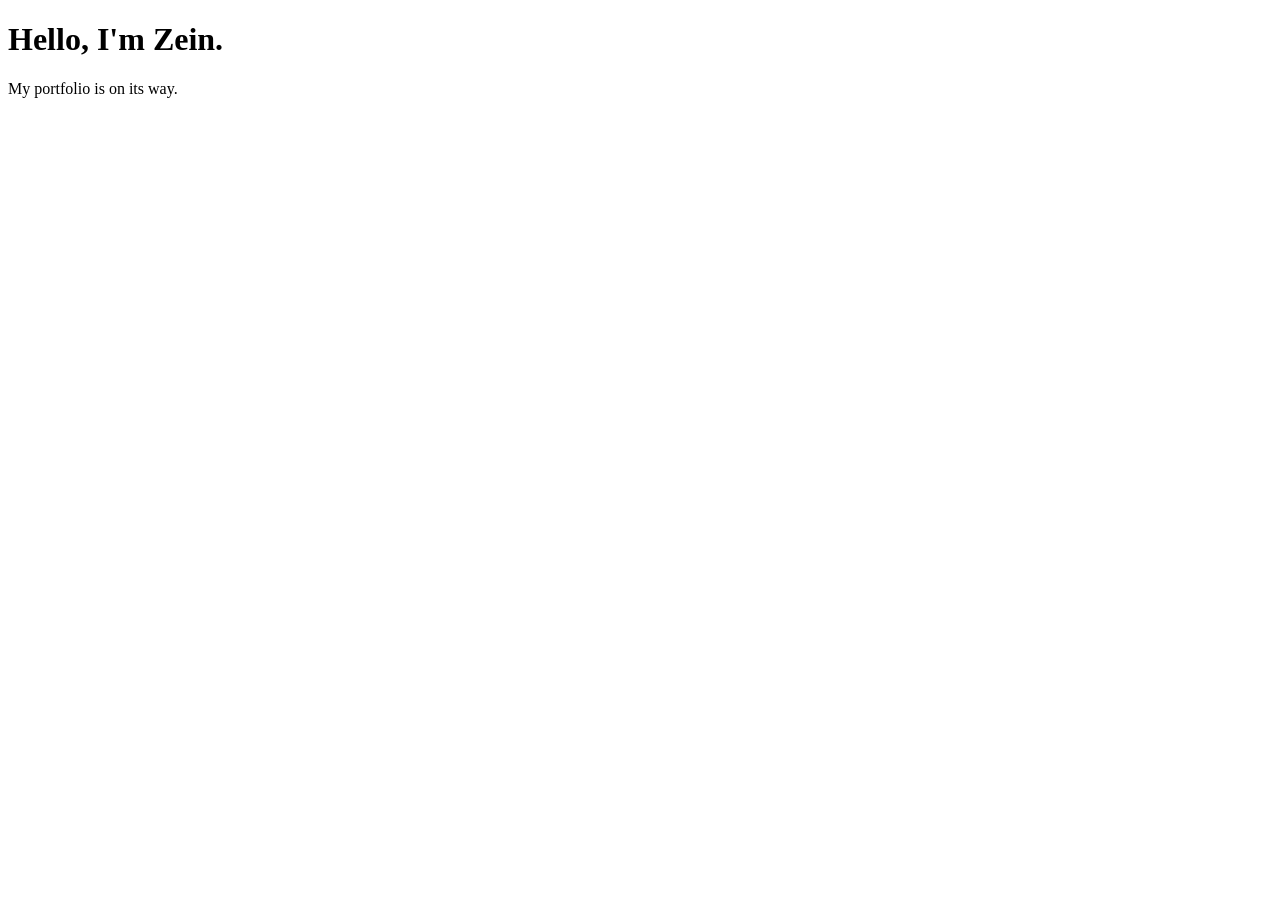
==== index.html @ 222524bc "Hello page to test GitHub Pages hosting" ====
<!doctype html>
<html lang="en">
<head>
  <meta charset="utf-8">
  <meta name="viewport" content="width=device-width, initial-scale=1">
  <title>Zein Said</title>
</head>
<body>
  <h1>Hello, I'm Zein.</h1>
  <p>My portfolio is on its way.</p>
</body>
</html>
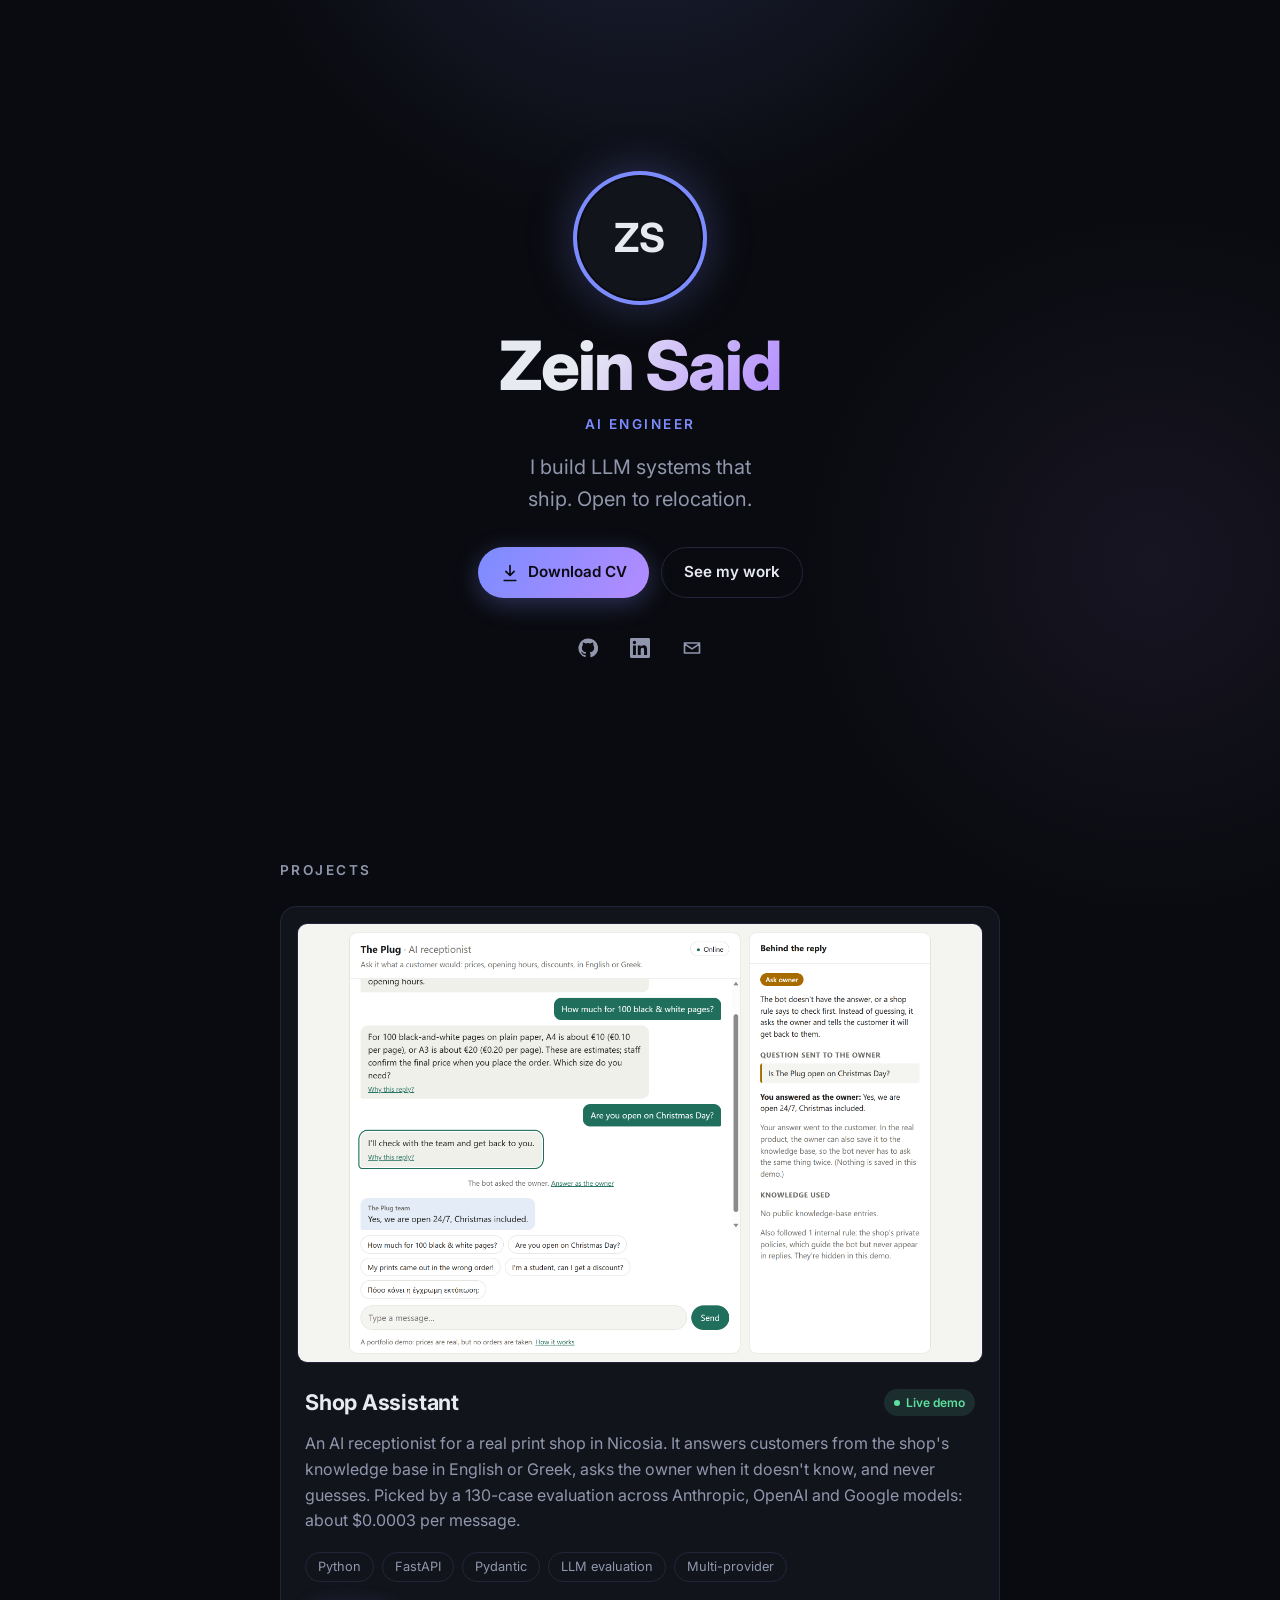
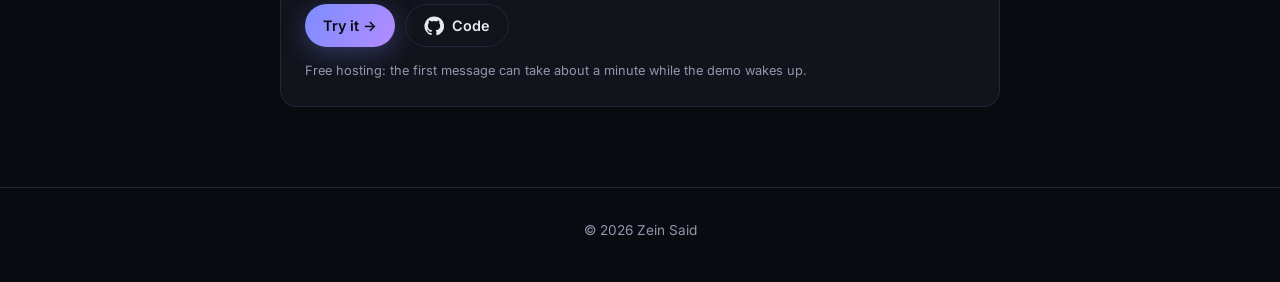
==== commit fb4305bc: "Portfolio page: hero, Shop Assistant card with live demo, CV download" ====
--- a/index.html
+++ b/index.html
@@ -3,10 +3,92 @@
 <head>
   <meta charset="utf-8">
   <meta name="viewport" content="width=device-width, initial-scale=1">
-  <title>Zein Said</title>
+  <title>Zein Said · AI Engineer</title>
+  <meta name="description" content="Zein Said, AI Engineer. I build LLM systems that ship.">
+
+  <!-- Inter font from Google Fonts -->
+  <link rel="preconnect" href="https://fonts.googleapis.com">
+  <link rel="preconnect" href="https://fonts.gstatic.com" crossorigin>
+  <link href="https://fonts.googleapis.com/css2?family=Inter:wght@400;500;600;700;800&display=swap" rel="stylesheet">
+
+  <link rel="stylesheet" href="style.css">
 </head>
 <body>
-  <h1>Hello, I'm Zein.</h1>
-  <p>My portfolio is on its way.</p>
+  <main class="container">
+
+    <!-- ===== Hero: who I am ===== -->
+    <header class="hero">
+      <!-- Photo placeholder: swap the "ZS" div for <img src="photo.jpg" alt="Zein Said"> later -->
+      <div class="avatar" aria-hidden="true">ZS</div>
+
+      <h1 class="name">Zein Said</h1>
+      <p class="role">AI Engineer</p>
+      <p class="tagline">I build LLM systems that ship. Open to relocation.</p>
+
+      <div class="actions">
+        <a class="btn btn-primary" href="cv.pdf" download="Zein_Said_CV.pdf">
+          <svg viewBox="0 0 24 24" aria-hidden="true"><path d="M12 3v12m0 0-5-5m5 5 5-5M5 21h14"/></svg>
+          Download CV
+        </a>
+        <a class="btn btn-ghost" href="#projects">See my work</a>
+      </div>
+
+      <nav class="socials" aria-label="Links">
+        <a href="https://github.com/zeinsaid" target="_blank" rel="noopener" aria-label="GitHub">
+          <svg viewBox="0 0 24 24" aria-hidden="true"><path class="fill" d="M12 .5a11.5 11.5 0 0 0-3.64 22.41c.58.1.79-.25.79-.56v-2c-3.2.7-3.88-1.37-3.88-1.37-.53-1.33-1.28-1.69-1.28-1.69-1.04-.71.08-.7.08-.7 1.16.08 1.77 1.19 1.77 1.19 1.03 1.76 2.7 1.25 3.36.96.1-.75.4-1.25.73-1.54-2.56-.29-5.25-1.28-5.25-5.69 0-1.26.45-2.29 1.19-3.1-.12-.29-.52-1.46.11-3.05 0 0 .97-.31 3.17 1.18a11 11 0 0 1 5.77 0c2.2-1.49 3.17-1.18 3.17-1.18.63 1.59.23 2.76.11 3.05.74.81 1.19 1.84 1.19 3.1 0 4.42-2.7 5.4-5.27 5.68.41.36.78 1.06.78 2.14v3.17c0 .31.21.67.8.56A11.5 11.5 0 0 0 12 .5Z"/></svg>
+        </a>
+        <a href="https://www.linkedin.com/in/zeinsaid" target="_blank" rel="noopener" aria-label="LinkedIn">
+          <svg viewBox="0 0 24 24" aria-hidden="true"><path class="fill" d="M20.45 20.45h-3.56v-5.57c0-1.33-.02-3.04-1.85-3.04-1.85 0-2.14 1.45-2.14 2.94v5.67H9.35V9h3.41v1.56h.05c.48-.9 1.64-1.85 3.37-1.85 3.6 0 4.27 2.37 4.27 5.46v6.28ZM5.34 7.43a2.06 2.06 0 1 1 0-4.13 2.06 2.06 0 0 1 0 4.13ZM7.12 20.45H3.56V9h3.56v11.45ZM22.22 0H1.77C.79 0 0 .77 0 1.73v20.54C0 23.23.79 24 1.77 24h20.45c.98 0 1.78-.77 1.78-1.73V1.73C24 .77 23.2 0 22.22 0Z"/></svg>
+        </a>
+        <!-- Email: the address is assembled by the script at the bottom, so it never appears in the page source -->
+        <a href="#" class="js-email" aria-label="Email">
+          <svg viewBox="0 0 24 24" aria-hidden="true"><path d="M3 6h18v12H3z M3 7l9 6 9-6"/></svg>
+        </a>
+      </nav>
+    </header>
+
+    <!-- ===== Projects ===== -->
+    <section id="projects" class="section">
+      <h2 class="section-title">Projects</h2>
+
+      <article class="card">
+        <a class="card-shot" href="https://shop-assistant-ss1r.onrender.com" target="_blank" rel="noopener">
+          <img src="images/shop-assistant.png" alt="The Shop Assistant demo: a customer chat and the panel explaining why the bot asked the owner" loading="lazy" width="2560" height="1640">
+        </a>
+        <div class="card-head">
+          <h3>Shop Assistant</h3>
+          <span class="badge badge-live">Live demo</span>
+        </div>
+        <p>An AI receptionist for a real print shop in Nicosia. It answers customers from the shop's knowledge base in English or Greek, asks the owner when it doesn't know, and never guesses. Picked by a 130-case evaluation across Anthropic, OpenAI and Google models: about $0.0003 per message.</p>
+        <ul class="tags">
+          <li>Python</li><li>FastAPI</li><li>Pydantic</li><li>LLM evaluation</li><li>Multi-provider</li>
+        </ul>
+        <div class="card-actions">
+          <a class="btn btn-primary btn-sm" href="https://shop-assistant-ss1r.onrender.com" target="_blank" rel="noopener">Try it →</a>
+          <a class="btn btn-ghost btn-sm" href="https://github.com/zeinsaid/Shop-Assistant" target="_blank" rel="noopener">
+            <svg viewBox="0 0 24 24" aria-hidden="true"><path class="fill" d="M12 .5a11.5 11.5 0 0 0-3.64 22.41c.58.1.79-.25.79-.56v-2c-3.2.7-3.88-1.37-3.88-1.37-.53-1.33-1.28-1.69-1.28-1.69-1.04-.71.08-.7.08-.7 1.16.08 1.77 1.19 1.77 1.19 1.03 1.76 2.7 1.25 3.36.96.1-.75.4-1.25.73-1.54-2.56-.29-5.25-1.28-5.25-5.69 0-1.26.45-2.29 1.19-3.1-.12-.29-.52-1.46.11-3.05 0 0 .97-.31 3.17 1.18a11 11 0 0 1 5.77 0c2.2-1.49 3.17-1.18 3.17-1.18.63 1.59.23 2.76.11 3.05.74.81 1.19 1.84 1.19 3.1 0 4.42-2.7 5.4-5.27 5.68.41.36.78 1.06.78 2.14v3.17c0 .31.21.67.8.56A11.5 11.5 0 0 0 12 .5Z"/></svg>
+            Code
+          </a>
+        </div>
+        <p class="note">Free hosting: the first message can take about a minute while the demo wakes up.</p>
+      </article>
+    </section>
+
+  </main>
+
+  <footer class="footer">
+    <p>© <span id="year">2026</span> Zein Said</p>
+  </footer>
+
+  <script>
+    // Footer year stays current
+    document.getElementById('year').textContent = new Date().getFullYear();
+
+    // Email obfuscation: bots reading the HTML never see a full address.
+    const user = 'Zein_Said', domain = 'outlook.com';
+    document.querySelectorAll('.js-email').forEach(function (a) {
+      a.href = 'mailto:' + user + '@' + domain;
+    });
+  </script>
 </body>
 </html>
--- a/style.css
+++ b/style.css
@@ -0,0 +1,309 @@
+/* ============================================
+   Design tokens: change the whole look here
+   ============================================ */
+:root {
+  --bg: #0a0b10;            /* page background, near black */
+  --surface: #12141c;       /* cards */
+  --border: #23263a;        /* thin lines around cards */
+  --text: #e8eaf2;          /* main text */
+  --muted: #9097ad;         /* secondary text */
+  --accent: #7c8cff;        /* electric blue-violet */
+  --accent-2: #b38cff;      /* second stop for gradients */
+  --radius: 16px;
+  --font: 'Inter', system-ui, -apple-system, 'Segoe UI', sans-serif;
+}
+
+/* ============================================
+   Base
+   ============================================ */
+*, *::before, *::after { box-sizing: border-box; }
+
+html { scroll-behavior: smooth; }
+
+body {
+  margin: 0;
+  font-family: var(--font);
+  color: var(--text);
+  background: var(--bg);
+  /* soft glow behind the hero */
+  background-image:
+    radial-gradient(600px circle at 50% -10%, rgba(124, 140, 255, 0.18), transparent 70%),
+    radial-gradient(500px circle at 90% 30%, rgba(179, 140, 255, 0.08), transparent 70%);
+  background-repeat: no-repeat;
+  line-height: 1.6;
+  -webkit-font-smoothing: antialiased;
+}
+
+a { color: inherit; text-decoration: none; }
+
+/* Phone first: 20px side padding; caps width on big screens */
+.container {
+  max-width: 760px;
+  margin: 0 auto;
+  padding: 0 20px;
+}
+
+/* ============================================
+   Hero
+   ============================================ */
+.hero {
+  min-height: 92vh;           /* fills the first screen */
+  display: flex;
+  flex-direction: column;
+  align-items: center;
+  justify-content: center;
+  text-align: center;
+  padding: 64px 0 48px;
+}
+
+.avatar {
+  width: 128px;
+  height: 128px;
+  border-radius: 50%;
+  display: grid;
+  place-items: center;
+  font-size: 2.5rem;
+  font-weight: 700;
+  letter-spacing: 0.02em;
+  color: var(--text);
+  background: var(--surface);
+  /* gradient ring around the circle */
+  border: 3px solid transparent;
+  background-clip: padding-box;
+  box-shadow: 0 0 0 3px var(--accent), 0 0 48px rgba(124, 140, 255, 0.35);
+  margin-bottom: 28px;
+  object-fit: cover;          /* for when it becomes an <img> */
+}
+
+.name {
+  margin: 0;
+  font-size: clamp(2.5rem, 9vw, 4.25rem);   /* grows with screen width */
+  font-weight: 800;
+  letter-spacing: -0.03em;
+  line-height: 1.05;
+  background: linear-gradient(120deg, var(--text) 30%, var(--accent-2));
+  -webkit-background-clip: text;
+  background-clip: text;
+  color: transparent;
+}
+
+.role {
+  margin: 12px 0 0;
+  font-size: 0.85rem;
+  font-weight: 600;
+  letter-spacing: 0.18em;
+  text-transform: uppercase;
+  color: var(--accent);
+}
+
+.tagline {
+  margin: 16px 0 0;
+  max-width: 34ch;
+  text-wrap: balance;         /* evens out line lengths when it wraps */
+  font-size: clamp(1.05rem, 3.5vw, 1.25rem);
+  color: var(--muted);
+}
+
+.actions {
+  display: flex;
+  flex-wrap: wrap;            /* buttons stack on narrow phones */
+  justify-content: center;
+  gap: 12px;
+  margin-top: 32px;
+}
+
+.socials {
+  display: flex;
+  gap: 8px;
+  margin-top: 28px;
+}
+
+.socials a {
+  width: 44px;                /* 44px = comfortable tap target on phones */
+  height: 44px;
+  display: grid;
+  place-items: center;
+  border-radius: 50%;
+  color: var(--muted);
+  transition: color 0.2s, background 0.2s;
+}
+
+.socials a:hover { color: var(--text); background: var(--surface); }
+
+/* ============================================
+   Icons (inline SVG)
+   ============================================ */
+svg {
+  width: 20px;
+  height: 20px;
+  fill: none;
+  stroke: currentColor;
+  stroke-width: 2;
+  stroke-linecap: round;
+  stroke-linejoin: round;
+}
+svg .fill { fill: currentColor; stroke: none; }
+
+/* ============================================
+   Buttons
+   ============================================ */
+.btn {
+  display: inline-flex;
+  align-items: center;
+  gap: 8px;
+  padding: 12px 22px;
+  border-radius: 999px;
+  font-weight: 600;
+  font-size: 0.95rem;
+  transition: transform 0.15s, box-shadow 0.2s, background 0.2s, border-color 0.2s;
+}
+.btn:hover { transform: translateY(-2px); }
+
+.btn-primary {
+  color: #0a0b10;
+  background: linear-gradient(120deg, var(--accent), var(--accent-2));
+  box-shadow: 0 6px 24px rgba(124, 140, 255, 0.3);
+}
+.btn-primary:hover { box-shadow: 0 8px 32px rgba(124, 140, 255, 0.45); }
+
+.btn-ghost {
+  color: var(--text);
+  border: 1px solid var(--border);
+}
+.btn-ghost:hover { border-color: var(--accent); }
+
+.btn-sm { padding: 9px 18px; font-size: 0.9rem; }
+
+/* Visible focus ring for keyboard users */
+a:focus-visible {
+  outline: 2px solid var(--accent);
+  outline-offset: 3px;
+}
+
+/* ============================================
+   Sections and cards
+   ============================================ */
+.section { padding: 32px 0 80px; }
+
+.section-title {
+  margin: 0 0 24px;
+  font-size: 0.85rem;
+  font-weight: 600;
+  letter-spacing: 0.18em;
+  text-transform: uppercase;
+  color: var(--muted);
+}
+
+.card {
+  background: var(--surface);
+  border: 1px solid var(--border);
+  border-radius: var(--radius);
+  padding: 24px;
+  transition: border-color 0.2s, transform 0.2s;
+}
+.card:hover { border-color: rgba(124, 140, 255, 0.5); transform: translateY(-2px); }
+
+.card-head {
+  display: flex;
+  align-items: center;
+  justify-content: space-between;
+  gap: 12px;
+}
+.card h3 { margin: 0; font-size: 1.35rem; letter-spacing: -0.01em; }
+.card p { margin: 12px 0 0; color: var(--muted); }
+
+.badge {
+  flex-shrink: 0;
+  font-size: 0.75rem;
+  font-weight: 600;
+  padding: 4px 10px;
+  border-radius: 999px;
+  color: var(--accent);
+  background: rgba(124, 140, 255, 0.12);
+}
+
+.tags {
+  list-style: none;
+  display: flex;
+  flex-wrap: wrap;
+  gap: 8px;
+  margin: 18px 0 0;
+  padding: 0;
+}
+.tags li {
+  font-size: 0.8rem;
+  padding: 4px 12px;
+  border-radius: 999px;
+  border: 1px solid var(--border);
+  color: var(--muted);
+}
+
+.card-actions {
+  display: flex;
+  flex-wrap: wrap;
+  gap: 10px;
+  margin-top: 22px;
+}
+
+/* Screenshot at the top of a card */
+.card-shot {
+  display: block;
+  margin: -8px -8px 22px;     /* sits slightly wider than the text */
+  border-radius: 10px;
+  overflow: hidden;
+  border: 1px solid var(--border);
+}
+.card-shot img {
+  display: block;
+  width: 100%;
+  height: auto;
+  transition: transform 0.4s;
+}
+.card-shot:hover img { transform: scale(1.02); }
+
+/* Green dot for "Live demo" */
+.badge-live { color: #5ee0a0; background: rgba(94, 224, 160, 0.12); }
+.badge-live::before {
+  content: "";
+  display: inline-block;
+  width: 6px;
+  height: 6px;
+  margin-right: 6px;
+  border-radius: 50%;
+  background: currentColor;
+  vertical-align: middle;
+}
+
+.card .note { margin-top: 14px; font-size: 0.8rem; }
+
+/* ============================================
+   Footer
+   ============================================ */
+.footer {
+  text-align: center;
+  padding: 32px 20px 40px;
+  font-size: 0.85rem;
+  color: var(--muted);
+  border-top: 1px solid var(--border);
+}
+.footer p { margin: 0; }
+
+/* ============================================
+   Fade-in on load (skipped if the visitor prefers less motion)
+   ============================================ */
+@media (prefers-reduced-motion: no-preference) {
+  .hero > *, .section {
+    animation: rise 0.7s ease-out both;
+  }
+  .hero > *:nth-child(2) { animation-delay: 0.08s; }
+  .hero > *:nth-child(3) { animation-delay: 0.16s; }
+  .hero > *:nth-child(4) { animation-delay: 0.24s; }
+  .hero > *:nth-child(5) { animation-delay: 0.32s; }
+  .hero > *:nth-child(6) { animation-delay: 0.40s; }
+  .section { animation-delay: 0.5s; }
+}
+
+@keyframes rise {
+  from { opacity: 0; transform: translateY(12px); }
+  to   { opacity: 1; transform: none; }
+}
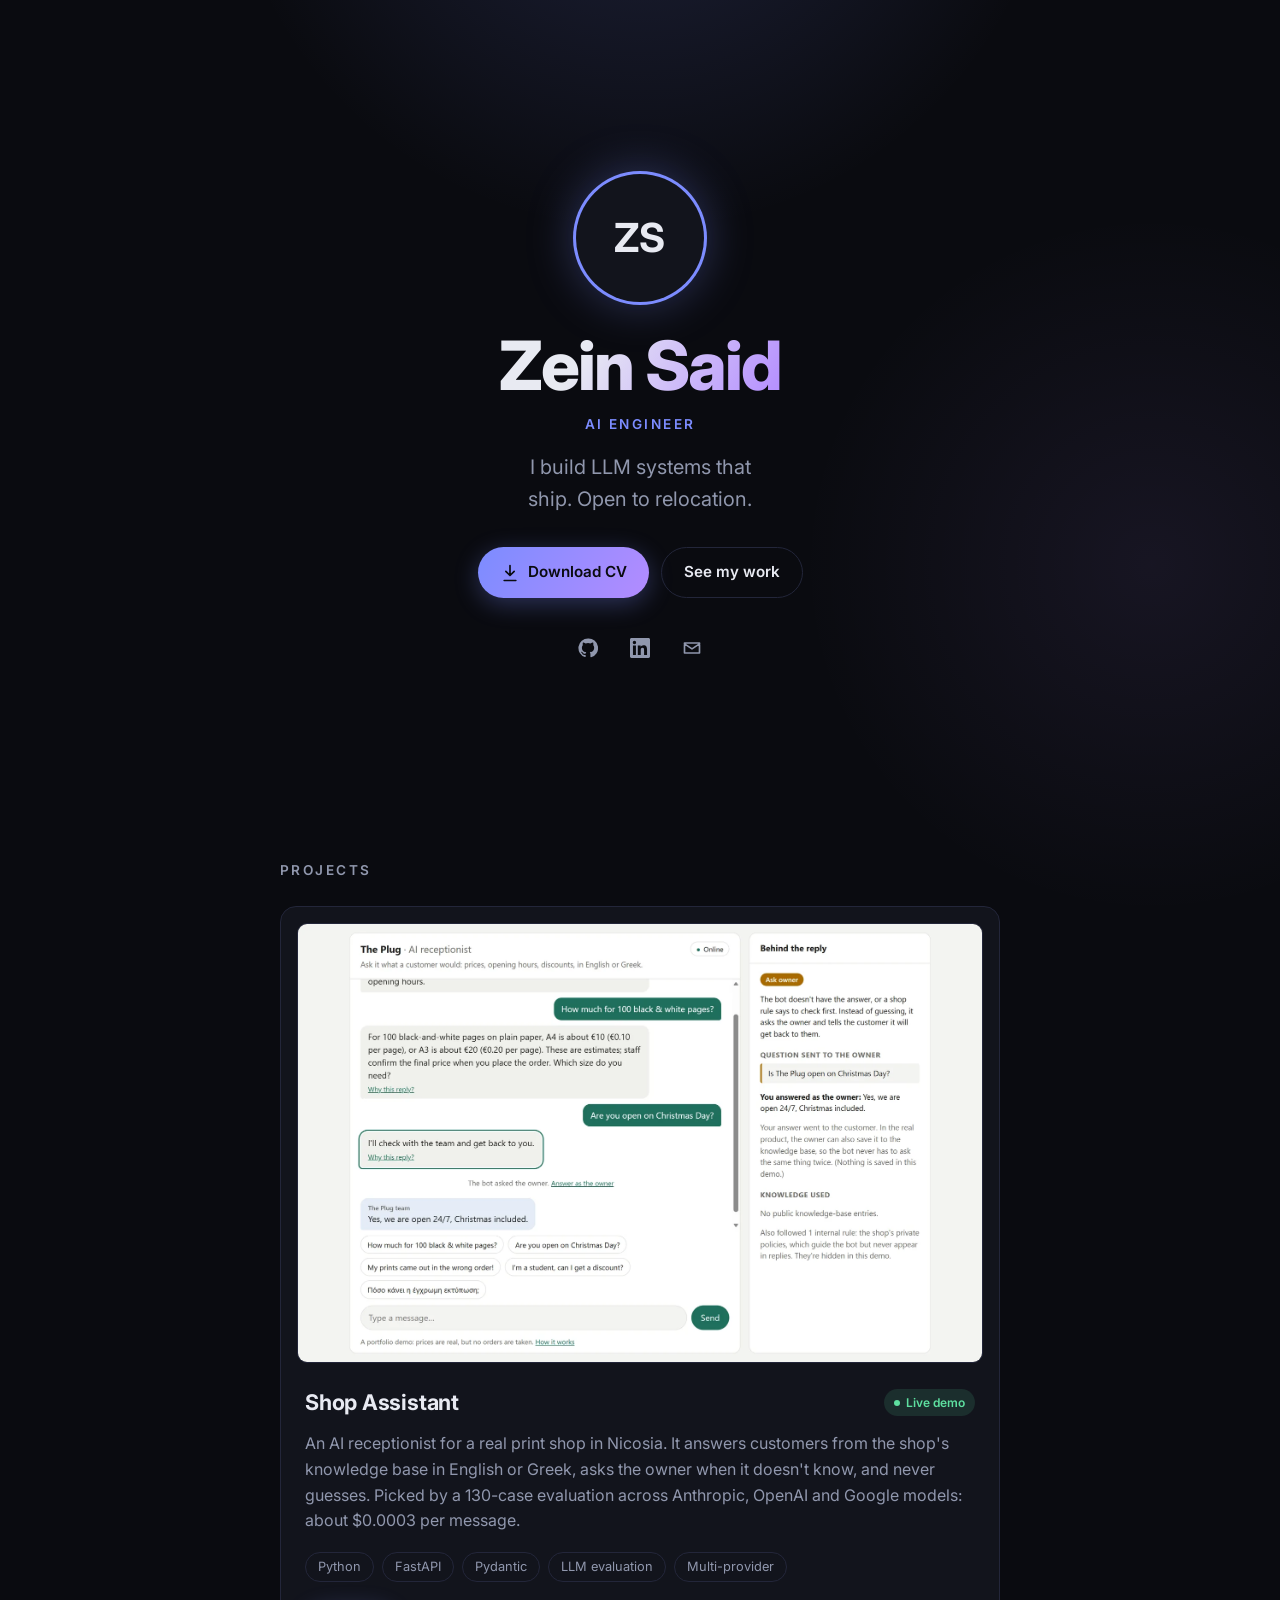
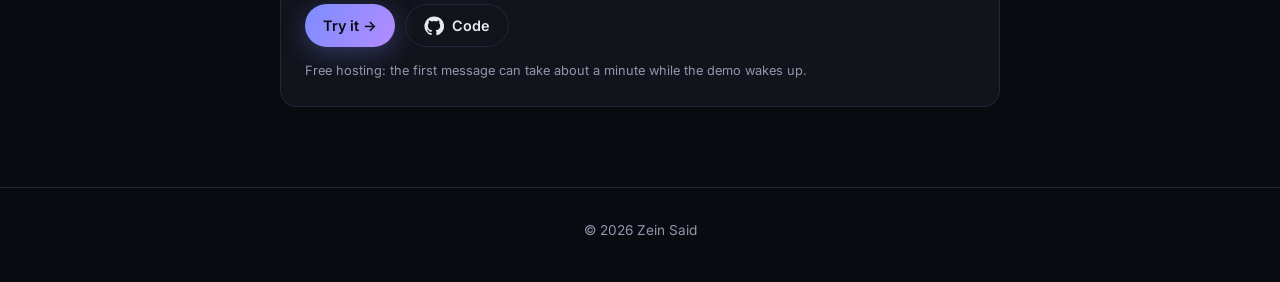
==== commit 6a488365: "Polish: link previews, favicon, 404 page, smaller demo screenshot" ====
--- a/index.html
+++ b/index.html
@@ -4,7 +4,24 @@
   <meta charset="utf-8">
   <meta name="viewport" content="width=device-width, initial-scale=1">
   <title>Zein Said · AI Engineer</title>
-  <meta name="description" content="Zein Said, AI Engineer. I build LLM systems that ship.">
+  <meta name="description" content="Zein Said, AI Engineer. I build LLM systems that ship: multi-agent assistants, evaluation-driven model choice, live demos. Download my CV or try my AI receptionist demo.">
+  <link rel="canonical" href="https://zeinsaid.github.io/">
+  <meta name="theme-color" content="#0a0b10">
+
+  <!-- Link previews (LinkedIn, WhatsApp, Slack, X): title, text and image shown when the URL is shared -->
+  <meta property="og:type" content="website">
+  <meta property="og:url" content="https://zeinsaid.github.io/">
+  <meta property="og:title" content="Zein Said · AI Engineer">
+  <meta property="og:description" content="I build LLM systems that ship. Download my CV or try my AI receptionist demo.">
+  <meta property="og:image" content="https://zeinsaid.github.io/images/og.jpg">
+  <meta property="og:image:width" content="1200">
+  <meta property="og:image:height" content="630">
+  <meta property="og:image:alt" content="Zein Said, AI Engineer. I build LLM systems that ship.">
+  <meta name="twitter:card" content="summary_large_image">
+
+  <!-- Tab icon, and the icon used when saved to a phone's home screen -->
+  <link rel="icon" href="favicon.svg" type="image/svg+xml">
+  <link rel="apple-touch-icon" href="apple-touch-icon.png">
 
   <!-- Inter font from Google Fonts -->
   <link rel="preconnect" href="https://fonts.googleapis.com">
@@ -53,7 +70,7 @@
 
       <article class="card">
         <a class="card-shot" href="https://shop-assistant-ss1r.onrender.com" target="_blank" rel="noopener">
-          <img src="images/shop-assistant.png" alt="The Shop Assistant demo: a customer chat and the panel explaining why the bot asked the owner" loading="lazy" width="2560" height="1640">
+          <img src="images/shop-assistant.webp" alt="The Shop Assistant demo: a customer chat and the panel explaining why the bot asked the owner" loading="lazy" width="1600" height="1025">
         </a>
         <div class="card-head">
           <h3>Shop Assistant</h3>
--- a/style.css
+++ b/style.css
@@ -67,9 +67,7 @@
   letter-spacing: 0.02em;
   color: var(--text);
   background: var(--surface);
-  /* gradient ring around the circle */
-  border: 3px solid transparent;
-  background-clip: padding-box;
+  /* accent ring plus a soft glow */
   box-shadow: 0 0 0 3px var(--accent), 0 0 48px rgba(124, 140, 255, 0.35);
   margin-bottom: 28px;
   object-fit: cover;          /* for when it becomes an <img> */
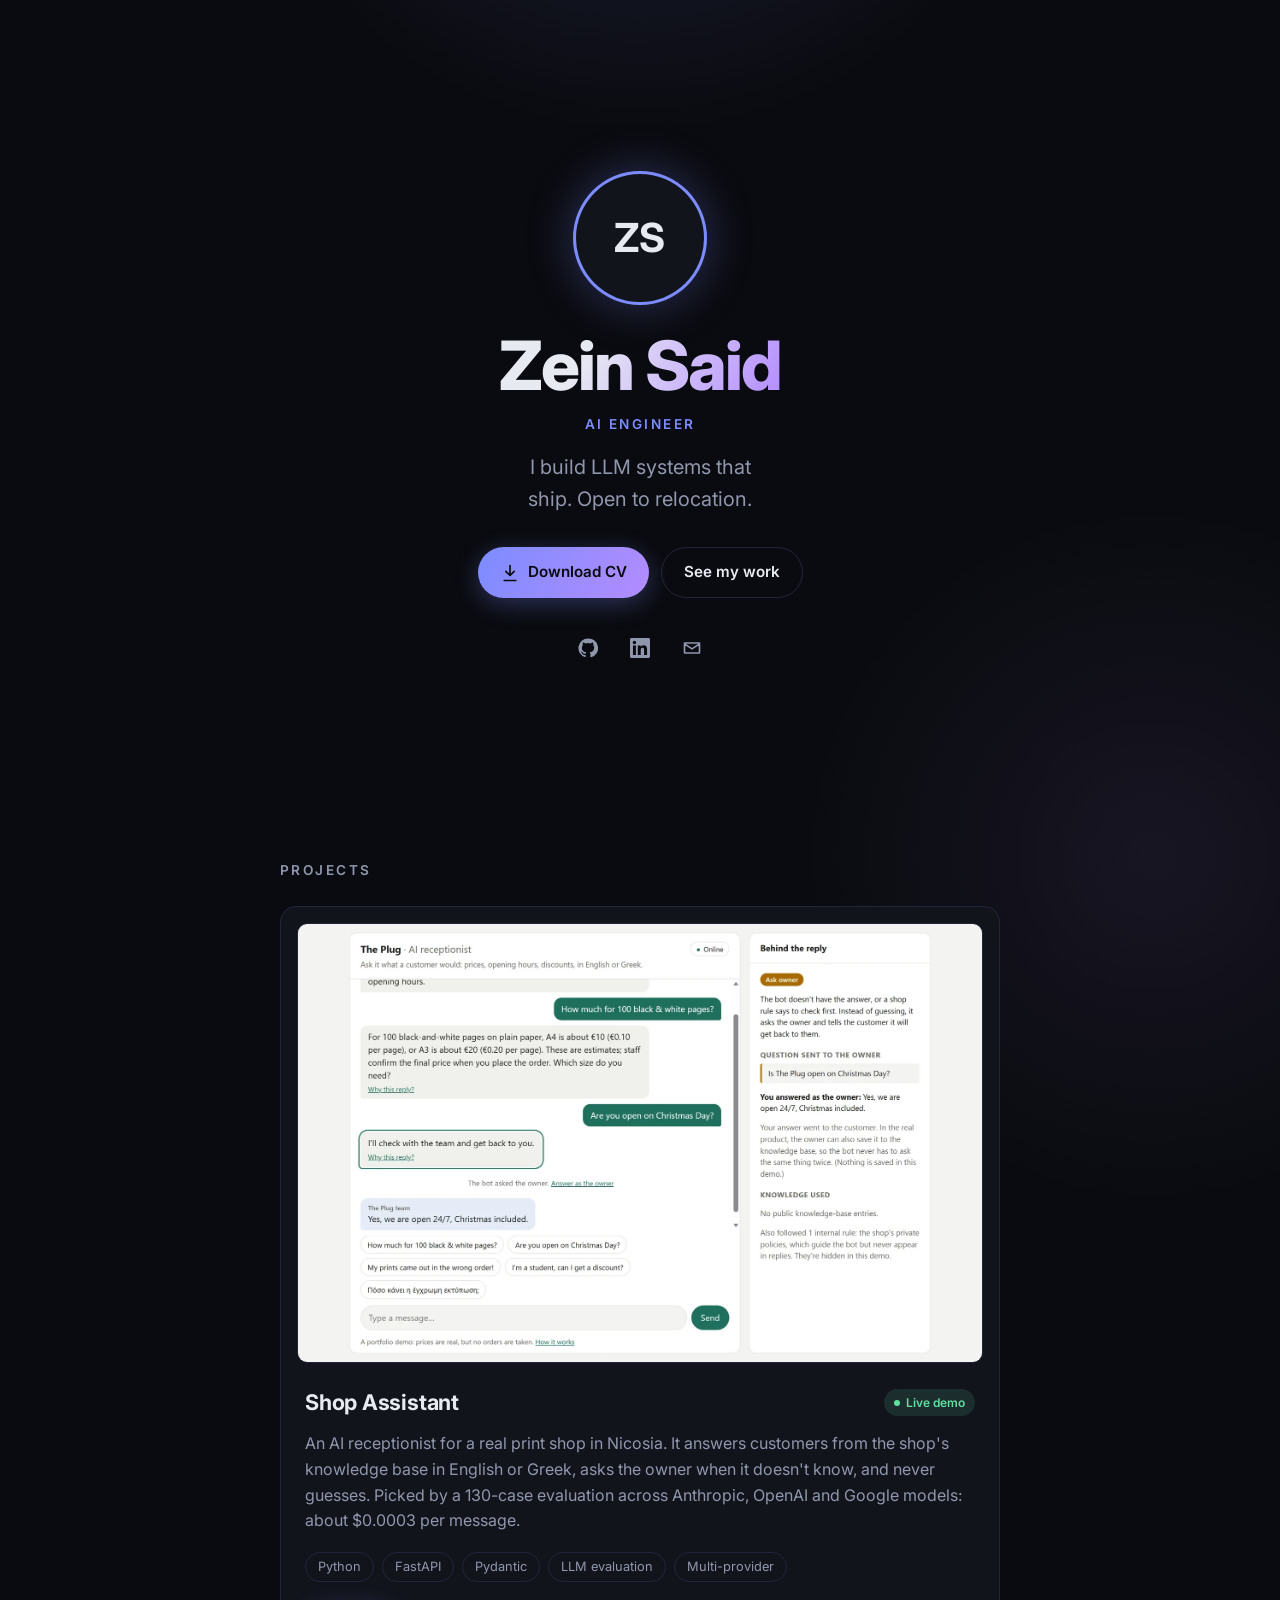
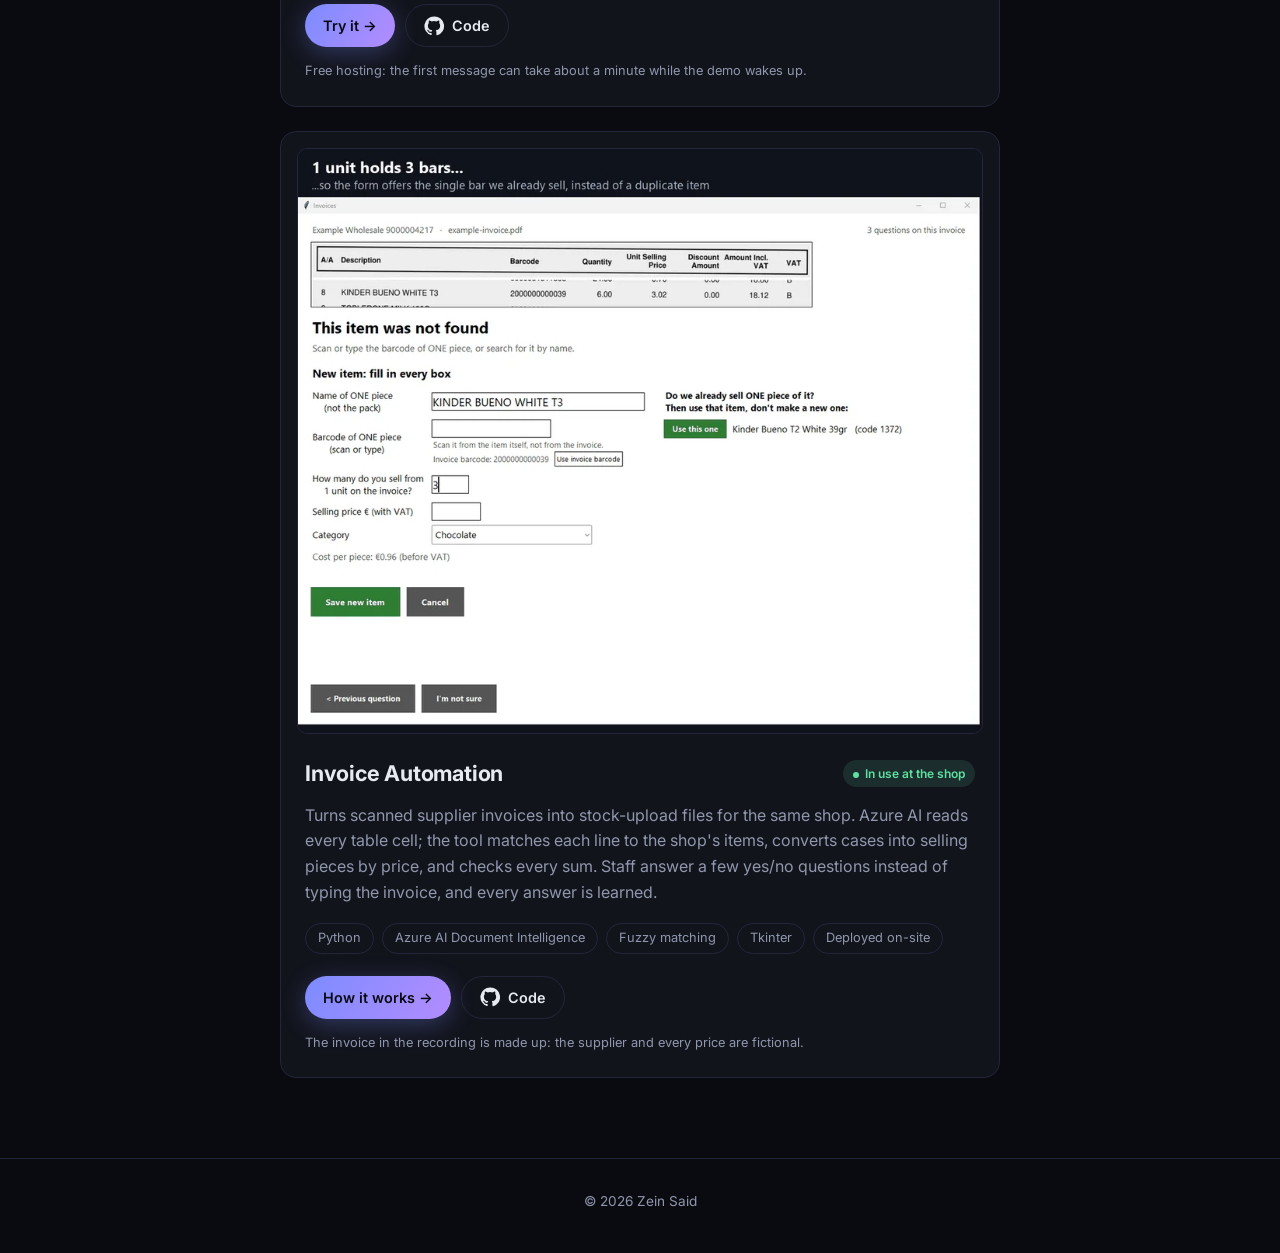
==== commit 673c9e94: "Invoice Automation card: muted demo recording, 'In use at the shop', write-up and code links" ====
--- a/index.html
+++ b/index.html
@@ -89,6 +89,29 @@
         </div>
         <p class="note">Free hosting: the first message can take about a minute while the demo wakes up.</p>
       </article>
+
+      <article class="card">
+        <!-- A short muted recording of the review window; the poster shows until it loads -->
+        <a class="card-shot" href="https://github.com/zeinsaid/Invoice-Automation#readme" target="_blank" rel="noopener">
+          <video src="images/invoice-automation.mp4" poster="images/invoice-automation.webp" autoplay muted loop playsinline preload="metadata" width="1104" height="944" aria-label="Recording: the review window working through a made-up supplier invoice"></video>
+        </a>
+        <div class="card-head">
+          <h3>Invoice Automation</h3>
+          <span class="badge badge-live">In use at the shop</span>
+        </div>
+        <p>Turns scanned supplier invoices into stock-upload files for the same shop. Azure AI reads every table cell; the tool matches each line to the shop's items, converts cases into selling pieces by price, and checks every sum. Staff answer a few yes/no questions instead of typing the invoice, and every answer is learned.</p>
+        <ul class="tags">
+          <li>Python</li><li>Azure AI Document Intelligence</li><li>Fuzzy matching</li><li>Tkinter</li><li>Deployed on-site</li>
+        </ul>
+        <div class="card-actions">
+          <a class="btn btn-primary btn-sm" href="https://github.com/zeinsaid/Invoice-Automation#readme" target="_blank" rel="noopener">How it works →</a>
+          <a class="btn btn-ghost btn-sm" href="https://github.com/zeinsaid/Invoice-Automation" target="_blank" rel="noopener">
+            <svg viewBox="0 0 24 24" aria-hidden="true"><path class="fill" d="M12 .5a11.5 11.5 0 0 0-3.64 22.41c.58.1.79-.25.79-.56v-2c-3.2.7-3.88-1.37-3.88-1.37-.53-1.33-1.28-1.69-1.28-1.69-1.04-.71.08-.7.08-.7 1.16.08 1.77 1.19 1.77 1.19 1.03 1.76 2.7 1.25 3.36.96.1-.75.4-1.25.73-1.54-2.56-.29-5.25-1.28-5.25-5.69 0-1.26.45-2.29 1.19-3.1-.12-.29-.52-1.46.11-3.05 0 0 .97-.31 3.17 1.18a11 11 0 0 1 5.77 0c2.2-1.49 3.17-1.18 3.17-1.18.63 1.59.23 2.76.11 3.05.74.81 1.19 1.84 1.19 3.1 0 4.42-2.7 5.4-5.27 5.68.41.36.78 1.06.78 2.14v3.17c0 .31.21.67.8.56A11.5 11.5 0 0 0 12 .5Z"/></svg>
+            Code
+          </a>
+        </div>
+        <p class="note">The invoice in the recording is made up: the supplier and every price are fictional.</p>
+      </article>
     </section>
 
   </main>
--- a/style.css
+++ b/style.css
@@ -305,3 +305,13 @@
   from { opacity: 0; transform: translateY(12px); }
   to   { opacity: 1; transform: none; }
 }
+
+/* Cards stacked in the projects list */
+.card + .card { margin-top: 24px; }
+
+/* A short muted recording at the top of a card (Invoice Automation) */
+.card-shot video {
+  display: block;
+  width: 100%;
+  height: auto;
+}
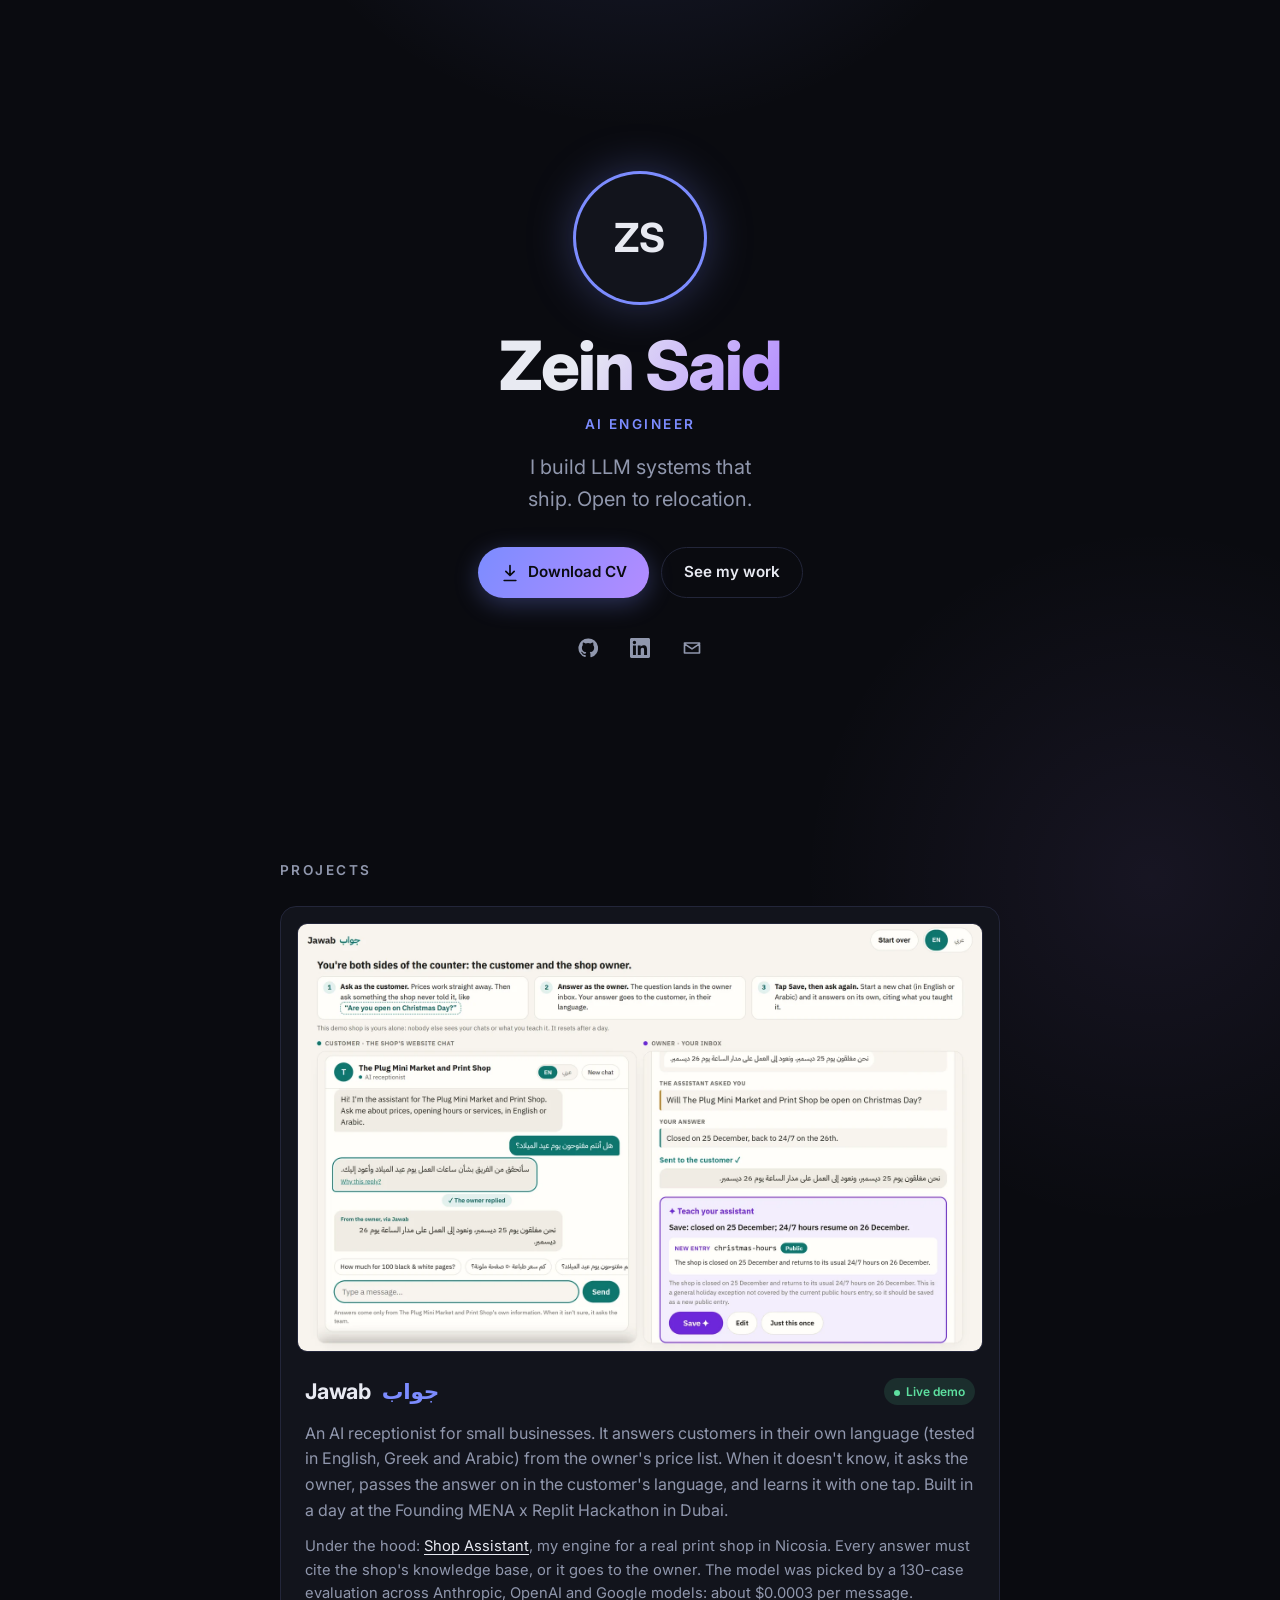
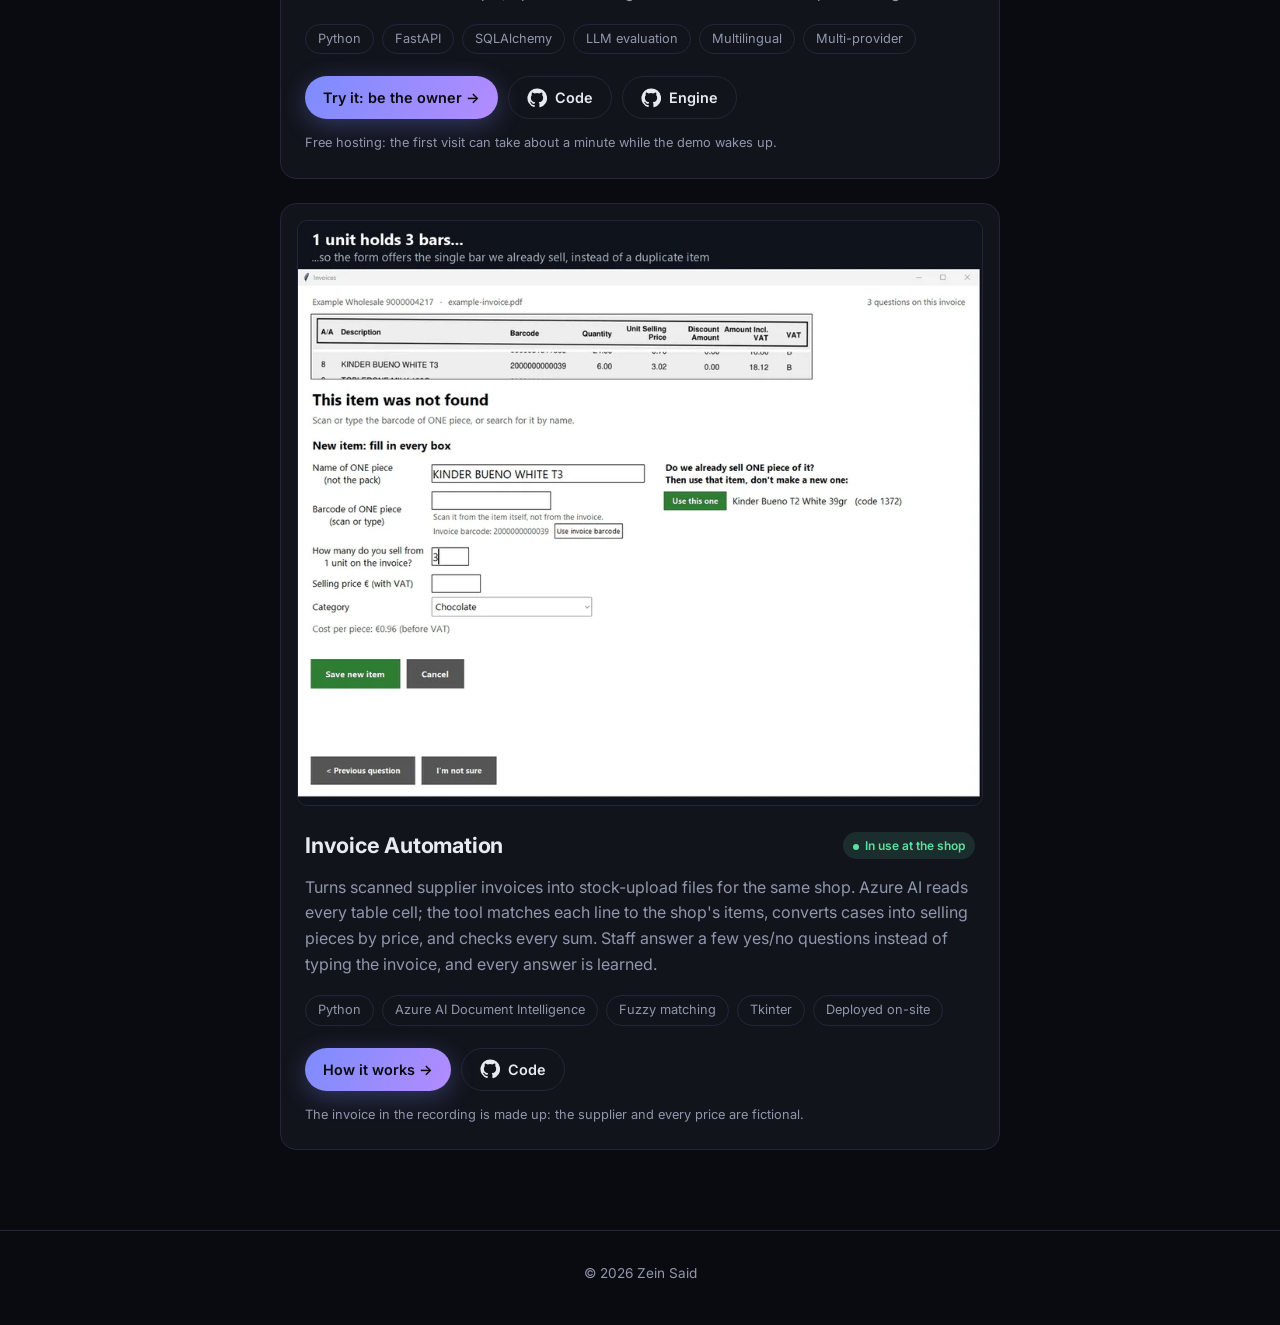
==== commit ce003e51: "Projects: Jawab (built on the Shop Assistant engine) replaces the Shop Assistant card; CV updated" ====
--- a/index.html
+++ b/index.html
@@ -69,25 +69,30 @@
       <h2 class="section-title">Projects</h2>
 
       <article class="card">
-        <a class="card-shot" href="https://shop-assistant-ss1r.onrender.com" target="_blank" rel="noopener">
-          <img src="images/shop-assistant.webp" alt="The Shop Assistant demo: a customer chat and the panel explaining why the bot asked the owner" loading="lazy" width="1600" height="1025">
+        <a class="card-shot" href="https://jawab-fb4z.onrender.com/try" target="_blank" rel="noopener">
+          <img src="images/jawab.webp" alt="Jawab's demo: a customer asks a question, the owner answers in the inbox beside the chat, and the bot learns the answer" loading="lazy" width="1600" height="1000">
         </a>
         <div class="card-head">
-          <h3>Shop Assistant</h3>
+          <h3>Jawab <span class="h3-ar" lang="ar">جواب</span></h3>
           <span class="badge badge-live">Live demo</span>
         </div>
-        <p>An AI receptionist for a real print shop in Nicosia. It answers customers from the shop's knowledge base in English or Greek, asks the owner when it doesn't know, and never guesses. Picked by a 130-case evaluation across Anthropic, OpenAI and Google models: about $0.0003 per message.</p>
+        <p>An AI receptionist for small businesses. It answers customers in their own language (tested in English, Greek and Arabic) from the owner's price list. When it doesn't know, it asks the owner, passes the answer on in the customer's language, and learns it with one tap. Built in a day at the Founding MENA x Replit Hackathon in Dubai.</p>
+        <p class="engine">Under the hood: <a href="https://github.com/zeinsaid/Shop-Assistant" target="_blank" rel="noopener">Shop Assistant</a>, my engine for a real print shop in Nicosia. Every answer must cite the shop's knowledge base, or it goes to the owner. The model was picked by a 130-case evaluation across Anthropic, OpenAI and Google models: about $0.0003 per message.</p>
         <ul class="tags">
-          <li>Python</li><li>FastAPI</li><li>Pydantic</li><li>LLM evaluation</li><li>Multi-provider</li>
+          <li>Python</li><li>FastAPI</li><li>SQLAlchemy</li><li>LLM evaluation</li><li>Multilingual</li><li>Multi-provider</li>
         </ul>
         <div class="card-actions">
-          <a class="btn btn-primary btn-sm" href="https://shop-assistant-ss1r.onrender.com" target="_blank" rel="noopener">Try it →</a>
-          <a class="btn btn-ghost btn-sm" href="https://github.com/zeinsaid/Shop-Assistant" target="_blank" rel="noopener">
+          <a class="btn btn-primary btn-sm" href="https://jawab-fb4z.onrender.com/try" target="_blank" rel="noopener">Try it: be the owner →</a>
+          <a class="btn btn-ghost btn-sm" href="https://github.com/zeinsaid/Jawab" target="_blank" rel="noopener">
             <svg viewBox="0 0 24 24" aria-hidden="true"><path class="fill" d="M12 .5a11.5 11.5 0 0 0-3.64 22.41c.58.1.79-.25.79-.56v-2c-3.2.7-3.88-1.37-3.88-1.37-.53-1.33-1.28-1.69-1.28-1.69-1.04-.71.08-.7.08-.7 1.16.08 1.77 1.19 1.77 1.19 1.03 1.76 2.7 1.25 3.36.96.1-.75.4-1.25.73-1.54-2.56-.29-5.25-1.28-5.25-5.69 0-1.26.45-2.29 1.19-3.1-.12-.29-.52-1.46.11-3.05 0 0 .97-.31 3.17 1.18a11 11 0 0 1 5.77 0c2.2-1.49 3.17-1.18 3.17-1.18.63 1.59.23 2.76.11 3.05.74.81 1.19 1.84 1.19 3.1 0 4.42-2.7 5.4-5.27 5.68.41.36.78 1.06.78 2.14v3.17c0 .31.21.67.8.56A11.5 11.5 0 0 0 12 .5Z"/></svg>
             Code
           </a>
+          <a class="btn btn-ghost btn-sm" href="https://github.com/zeinsaid/Shop-Assistant" target="_blank" rel="noopener">
+            <svg viewBox="0 0 24 24" aria-hidden="true"><path class="fill" d="M12 .5a11.5 11.5 0 0 0-3.64 22.41c.58.1.79-.25.79-.56v-2c-3.2.7-3.88-1.37-3.88-1.37-.53-1.33-1.28-1.69-1.28-1.69-1.04-.71.08-.7.08-.7 1.16.08 1.77 1.19 1.77 1.19 1.03 1.76 2.7 1.25 3.36.96.1-.75.4-1.25.73-1.54-2.56-.29-5.25-1.28-5.25-5.69 0-1.26.45-2.29 1.19-3.1-.12-.29-.52-1.46.11-3.05 0 0 .97-.31 3.17 1.18a11 11 0 0 1 5.77 0c2.2-1.49 3.17-1.18 3.17-1.18.63 1.59.23 2.76.11 3.05.74.81 1.19 1.84 1.19 3.1 0 4.42-2.7 5.4-5.27 5.68.41.36.78 1.06.78 2.14v3.17c0 .31.21.67.8.56A11.5 11.5 0 0 0 12 .5Z"/></svg>
+            Engine
+          </a>
         </div>
-        <p class="note">Free hosting: the first message can take about a minute while the demo wakes up.</p>
+        <p class="note">Free hosting: the first visit can take about a minute while the demo wakes up.</p>
       </article>
 
       <article class="card">
@@ -129,6 +134,8 @@
     document.querySelectorAll('.js-email').forEach(function (a) {
       a.href = 'mailto:' + user + '@' + domain;
     });
+    // Wake the Jawab demo (free hosting sleeps when idle), so it's ready if the visitor clicks Try it.
+    fetch('https://jawab-fb4z.onrender.com/health', { mode: 'no-cors' }).catch(function () {});
   </script>
 </body>
 </html>
--- a/style.css
+++ b/style.css
@@ -273,6 +273,9 @@
 }
 
 .card .note { margin-top: 14px; font-size: 0.8rem; }
+.card .h3-ar { margin-left: 6px; font-weight: 600; color: var(--accent); }
+.card .engine { font-size: 0.92rem; }
+.card .engine a { color: var(--text); text-decoration: underline; text-underline-offset: 3px; }
 
 /* ============================================
    Footer
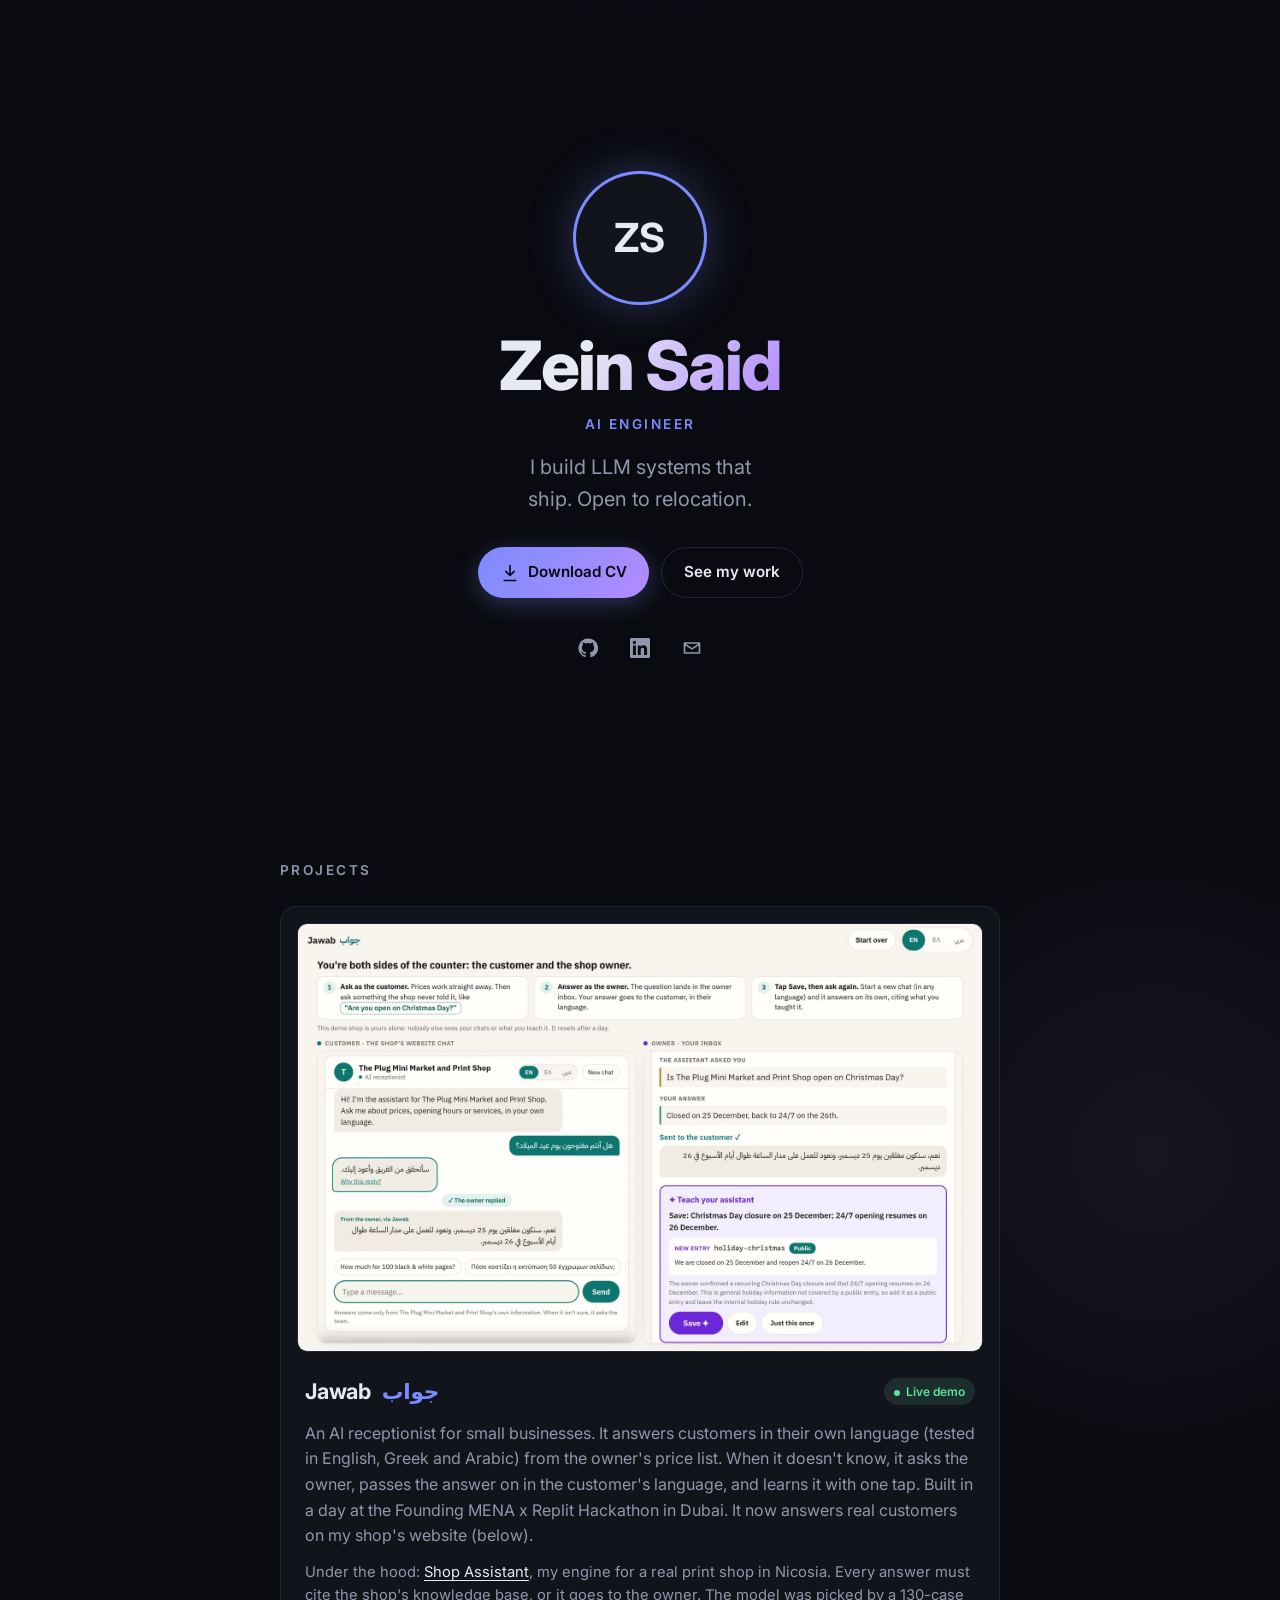
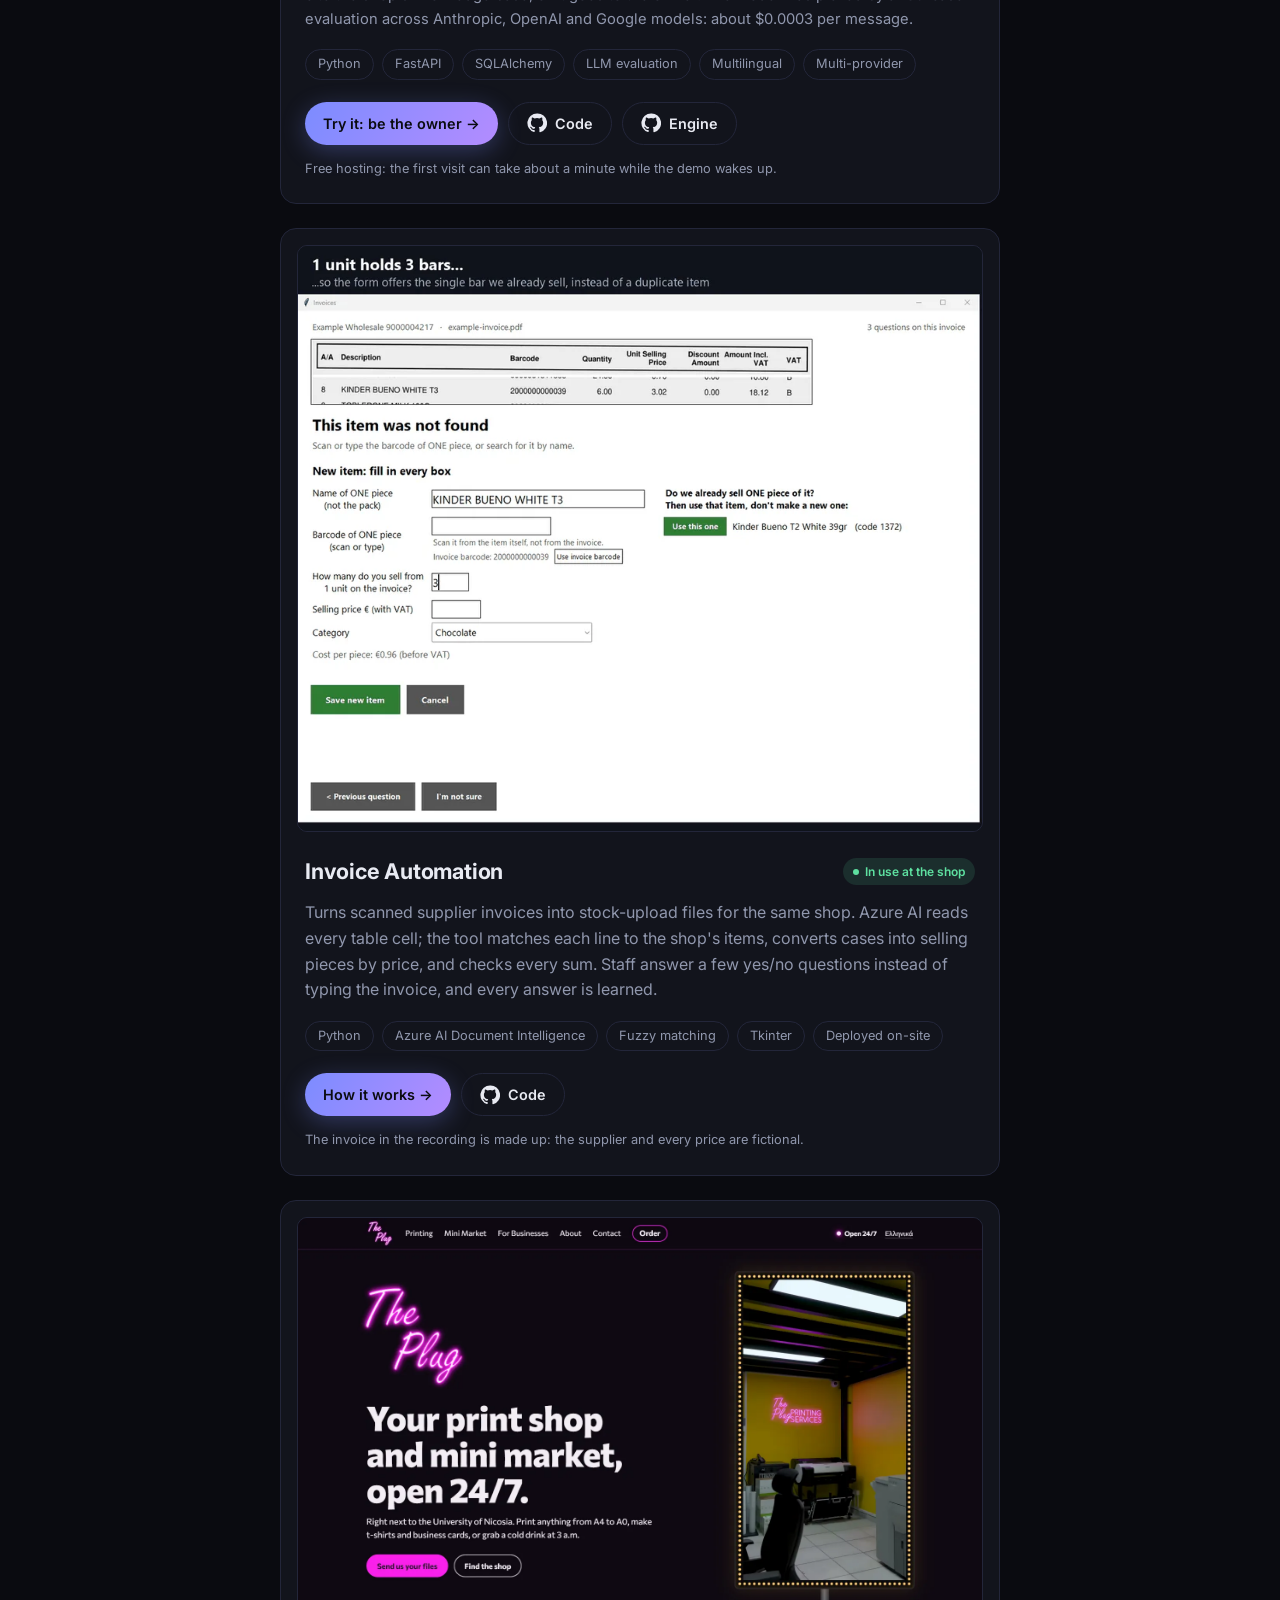
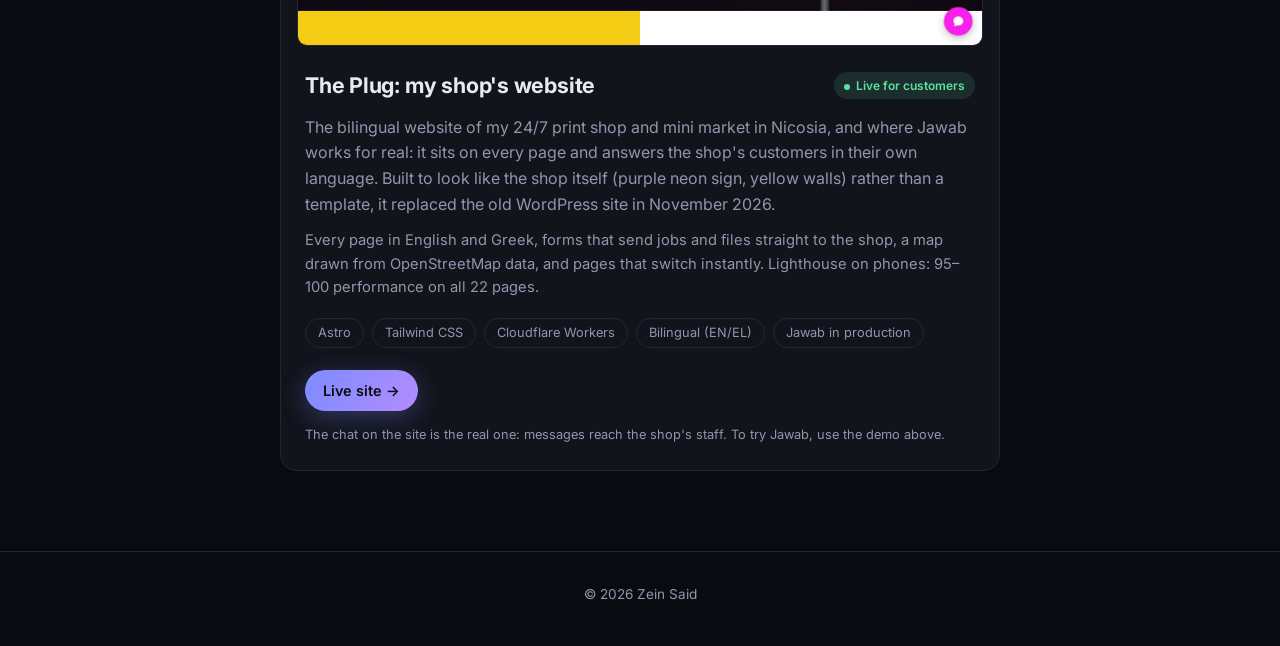
==== commit d1b15b22: "Projects: The Plug website card; Jawab now in production; CV updated Third card for my shop's biling" ====
--- a/index.html
+++ b/index.html
@@ -76,7 +76,7 @@
           <h3>Jawab <span class="h3-ar" lang="ar">جواب</span></h3>
           <span class="badge badge-live">Live demo</span>
         </div>
-        <p>An AI receptionist for small businesses. It answers customers in their own language (tested in English, Greek and Arabic) from the owner's price list. When it doesn't know, it asks the owner, passes the answer on in the customer's language, and learns it with one tap. Built in a day at the Founding MENA x Replit Hackathon in Dubai.</p>
+        <p>An AI receptionist for small businesses. It answers customers in their own language (tested in English, Greek and Arabic) from the owner's price list. When it doesn't know, it asks the owner, passes the answer on in the customer's language, and learns it with one tap. Built in a day at the Founding MENA x Replit Hackathon in Dubai. It now answers real customers on my shop's website (below).</p>
         <p class="engine">Under the hood: <a href="https://github.com/zeinsaid/Shop-Assistant" target="_blank" rel="noopener">Shop Assistant</a>, my engine for a real print shop in Nicosia. Every answer must cite the shop's knowledge base, or it goes to the owner. The model was picked by a 130-case evaluation across Anthropic, OpenAI and Google models: about $0.0003 per message.</p>
         <ul class="tags">
           <li>Python</li><li>FastAPI</li><li>SQLAlchemy</li><li>LLM evaluation</li><li>Multilingual</li><li>Multi-provider</li>
@@ -117,6 +117,25 @@
         </div>
         <p class="note">The invoice in the recording is made up: the supplier and every price are fictional.</p>
       </article>
+
+      <article class="card">
+        <a class="card-shot" href="https://theplug.cy" target="_blank" rel="noopener">
+          <img src="images/the-plug.webp" alt="The Plug's home page: the neon sign logo, &quot;Your print shop and mini market, open 24/7&quot;, a video of the shop's print area, and Jawab's chat bubble in the corner" loading="lazy" width="1600" height="1000">
+        </a>
+        <div class="card-head">
+          <h3>The Plug: my shop's website</h3>
+          <span class="badge badge-live">Live for customers</span>
+        </div>
+        <p>The bilingual website of my 24/7 print shop and mini market in Nicosia, and where Jawab works for real: it sits on every page and answers the shop's customers in their own language. Built to look like the shop itself (purple neon sign, yellow walls) rather than a template, it replaced the old WordPress site in November 2026.</p>
+        <p class="engine">Every page in English and Greek, forms that send jobs and files straight to the shop, a map drawn from OpenStreetMap data, and pages that switch instantly. Lighthouse on phones: 95–100 performance on all 22 pages.</p>
+        <ul class="tags">
+          <li>Astro</li><li>Tailwind CSS</li><li>Cloudflare Workers</li><li>Bilingual (EN/EL)</li><li>Jawab in production</li>
+        </ul>
+        <div class="card-actions">
+          <a class="btn btn-primary btn-sm" href="https://theplug.cy" target="_blank" rel="noopener">Live site →</a>
+        </div>
+        <p class="note">The chat on the site is the real one: messages reach the shop's staff. To try Jawab, use the demo above.</p>
+      </article>
     </section>
 
   </main>
--- a/style.css
+++ b/style.css
@@ -205,7 +205,8 @@
   display: flex;
   align-items: center;
   justify-content: space-between;
-  gap: 12px;
+  flex-wrap: wrap;            /* on narrow screens the badge drops under a long title instead of squeezing it */
+  gap: 8px 12px;
 }
 .card h3 { margin: 0; font-size: 1.35rem; letter-spacing: -0.01em; }
 .card p { margin: 12px 0 0; color: var(--muted); }
